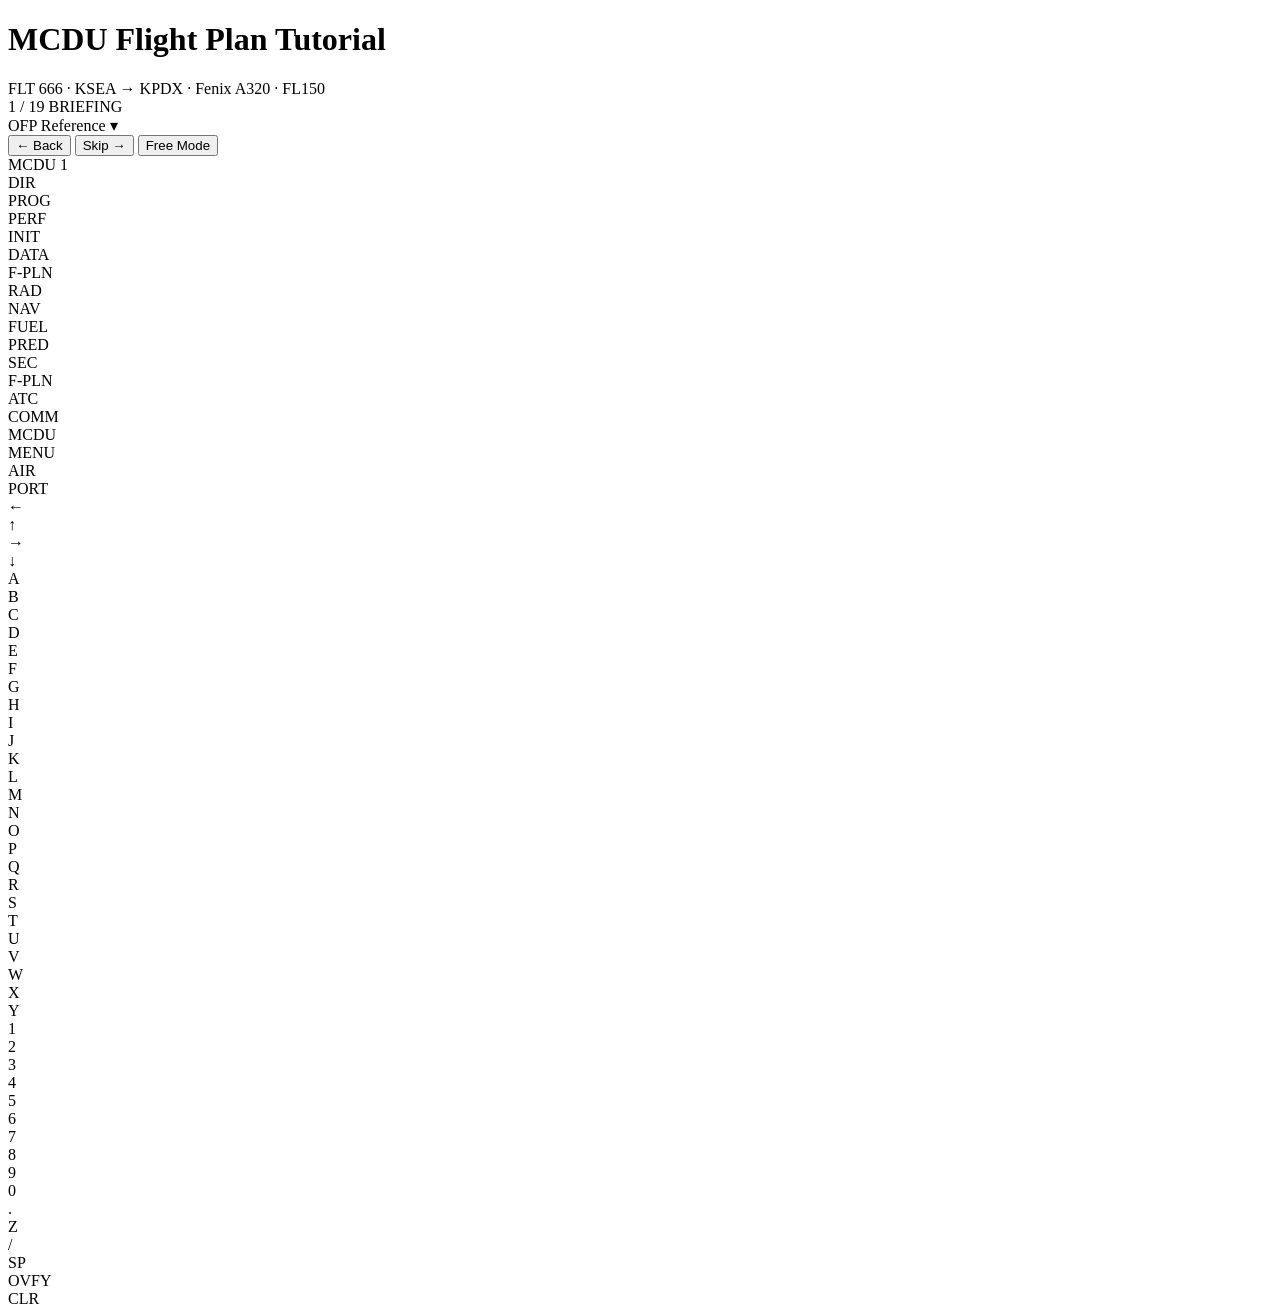
==== index.html @ 8d0ace2b "Claude init" ====
<!DOCTYPE html>
<html lang="en">
<head>
<meta charset="UTF-8">
<meta name="viewport" content="width=device-width, initial-scale=1.0">
<title>A320 MCDU Tutorial — FLT 666 KSEA→KPDX</title>
<link rel="stylesheet" href="css/mcdu.css">
</head>
<body>

<div class="app">

  <!-- ============================================================
       TUTORIAL PANEL (LEFT)
       ============================================================ -->
  <div class="tutorial-panel">
    <div class="tutorial-header">
      <h1>MCDU Flight Plan Tutorial</h1>
      <div class="flight-info">FLT 666 · KSEA → KPDX · Fenix A320 · FL150</div>
    </div>

    <div class="tutorial-progress">
      <div class="progress-bar-track">
        <div class="progress-bar-fill" id="progressFill"></div>
      </div>
      <div class="progress-text">
        <span id="stepIndicator">1 / 19</span>
        <span id="phaseName">BRIEFING</span>
      </div>
    </div>

    <!-- OFP Quick Reference -->
    <div class="ofp-ref" id="ofpRef">
      <div class="ofp-ref-toggle" onclick="document.getElementById('ofpRef').classList.toggle('open')">
        <span>OFP Reference</span>
        <span class="arrow">▾</span>
      </div>
      <div class="ofp-ref-body" id="ofpRefContent"></div>
    </div>

    <div class="tutorial-content" id="tutorialContent"></div>

    <div class="tutorial-nav">
      <button id="prevBtn" onclick="Tutorial.prevStep()">← Back</button>
      <button id="nextBtn" class="primary" onclick="Tutorial.skipStep()">Skip →</button>
      <button id="freeModeBtn" class="btn-free" onclick="Tutorial.toggleFreeMode()">Free Mode</button>
    </div>
  </div>

  <!-- ============================================================
       MCDU PANEL (RIGHT)
       ============================================================ -->
  <div class="mcdu-panel">
    <div class="mcdu-unit">
      <div class="mcdu-top-label">MCDU 1</div>

      <!-- Screen + LSKs -->
      <div class="mcdu-display">
        <!-- Left LSKs -->
        <div class="lsk-column" id="lskLeft">
          <div class="lsk-btn" data-lsk="L1" onclick="FMGC.pressLSK('L',1)"></div>
          <div class="lsk-btn" data-lsk="L2" onclick="FMGC.pressLSK('L',2)"></div>
          <div class="lsk-btn" data-lsk="L3" onclick="FMGC.pressLSK('L',3)"></div>
          <div class="lsk-btn" data-lsk="L4" onclick="FMGC.pressLSK('L',4)"></div>
          <div class="lsk-btn" data-lsk="L5" onclick="FMGC.pressLSK('L',5)"></div>
          <div class="lsk-btn" data-lsk="L6" onclick="FMGC.pressLSK('L',6)"></div>
        </div>

        <!-- Screen -->
        <div class="mcdu-screen" id="mcduScreen"></div>

        <!-- Right LSKs -->
        <div class="lsk-column" id="lskRight">
          <div class="lsk-btn" data-lsk="R1" onclick="FMGC.pressLSK('R',1)"></div>
          <div class="lsk-btn" data-lsk="R2" onclick="FMGC.pressLSK('R',2)"></div>
          <div class="lsk-btn" data-lsk="R3" onclick="FMGC.pressLSK('R',3)"></div>
          <div class="lsk-btn" data-lsk="R4" onclick="FMGC.pressLSK('R',4)"></div>
          <div class="lsk-btn" data-lsk="R5" onclick="FMGC.pressLSK('R',5)"></div>
          <div class="lsk-btn" data-lsk="R6" onclick="FMGC.pressLSK('R',6)"></div>
        </div>
      </div>

      <!-- Page Keys Row 1 -->
      <div class="mcdu-page-keys">
        <div class="pg-key" data-key="DIR" onclick="FMGC.pressPageKey('DIR')">DIR</div>
        <div class="pg-key" data-key="PROG" onclick="FMGC.pressPageKey('PROG')">PROG</div>
        <div class="pg-key" data-key="PERF" onclick="FMGC.pressPageKey('PERF')">PERF</div>
        <div class="pg-key" data-key="INIT" onclick="FMGC.pressPageKey('INIT')">INIT</div>
        <div class="pg-key" data-key="DATA" onclick="FMGC.pressPageKey('DATA')">DATA</div>
        <div style="width:52px"></div><!-- BRT placeholder -->
      </div>
      <!-- Page Keys Row 2 -->
      <div class="mcdu-page-keys">
        <div class="pg-key" data-key="F-PLN" onclick="FMGC.pressPageKey('F-PLN')">F‑PLN</div>
        <div class="pg-key" data-key="RADNAV" onclick="FMGC.pressPageKey('RADNAV')">RAD<br>NAV</div>
        <div class="pg-key" data-key="FUELPRED" onclick="FMGC.pressPageKey('FUELPRED')">FUEL<br>PRED</div>
        <div class="pg-key" data-key="SECFPLAN" onclick="FMGC.pressPageKey('SECFPLAN')">SEC<br>F‑PLN</div>
        <div class="pg-key" data-key="ATCCOMM" onclick="FMGC.pressPageKey('ATCCOMM')">ATC<br>COMM</div>
        <div class="pg-key" data-key="MCDU" onclick="FMGC.pressPageKey('MCDU')">MCDU<br>MENU</div>
      </div>

      <!-- Arrow Pad + Alpha/Num Keys -->
      <div class="mcdu-input-area">
        <!-- Arrow Pad -->
        <div class="arrow-pad">
          <div class="airport-btn" onclick="FMGC.pressPageKey('DATA')">AIR<br>PORT</div>
          <div class="arrow-grid">
            <div class="arrow-btn" data-key="ARROW-LEFT" onclick="FMGC.pressArrow('left')">←</div>
            <div class="arrow-btn" data-key="ARROW-UP" onclick="FMGC.pressArrow('up')">↑</div>
            <div class="arrow-btn" data-key="ARROW-RIGHT" onclick="FMGC.pressArrow('right')">→</div>
            <div class="arrow-btn" data-key="ARROW-DOWN" onclick="FMGC.pressArrow('down')">↓</div>
          </div>
        </div>

        <!-- Alpha + Number Keys -->
        <div class="key-grid">
          <div class="key-row">
            <div class="k" onclick="FMGC.spType('A')">A</div>
            <div class="k" onclick="FMGC.spType('B')">B</div>
            <div class="k" onclick="FMGC.spType('C')">C</div>
            <div class="k" onclick="FMGC.spType('D')">D</div>
            <div class="k" onclick="FMGC.spType('E')">E</div>
          </div>
          <div class="key-row">
            <div class="k" onclick="FMGC.spType('F')">F</div>
            <div class="k" onclick="FMGC.spType('G')">G</div>
            <div class="k" onclick="FMGC.spType('H')">H</div>
            <div class="k" onclick="FMGC.spType('I')">I</div>
            <div class="k" onclick="FMGC.spType('J')">J</div>
          </div>
          <div class="key-row">
            <div class="k" onclick="FMGC.spType('K')">K</div>
            <div class="k" onclick="FMGC.spType('L')">L</div>
            <div class="k" onclick="FMGC.spType('M')">M</div>
            <div class="k" onclick="FMGC.spType('N')">N</div>
            <div class="k" onclick="FMGC.spType('O')">O</div>
          </div>
          <div class="key-row">
            <div class="k" onclick="FMGC.spType('P')">P</div>
            <div class="k" onclick="FMGC.spType('Q')">Q</div>
            <div class="k" onclick="FMGC.spType('R')">R</div>
            <div class="k" onclick="FMGC.spType('S')">S</div>
            <div class="k" onclick="FMGC.spType('T')">T</div>
          </div>
          <div class="key-row">
            <div class="k" onclick="FMGC.spType('U')">U</div>
            <div class="k" onclick="FMGC.spType('V')">V</div>
            <div class="k" onclick="FMGC.spType('W')">W</div>
            <div class="k" onclick="FMGC.spType('X')">X</div>
            <div class="k" onclick="FMGC.spType('Y')">Y</div>
          </div>
          <!-- Number row 1 -->
          <div class="key-row">
            <div class="k" onclick="FMGC.spType('1')">1</div>
            <div class="k" onclick="FMGC.spType('2')">2</div>
            <div class="k" onclick="FMGC.spType('3')">3</div>
            <div class="k" onclick="FMGC.spType('4')">4</div>
            <div class="k" onclick="FMGC.spType('5')">5</div>
          </div>
          <div class="key-row">
            <div class="k" onclick="FMGC.spType('6')">6</div>
            <div class="k" onclick="FMGC.spType('7')">7</div>
            <div class="k" onclick="FMGC.spType('8')">8</div>
            <div class="k" onclick="FMGC.spType('9')">9</div>
            <div class="k" onclick="FMGC.spType('0')">0</div>
          </div>
          <!-- Bottom row -->
          <div class="key-row">
            <div class="k" onclick="FMGC.spType('.')">.</div>
            <div class="k" onclick="FMGC.spType('/')">Z</div>
            <div class="k" onclick="FMGC.spType('/')">/</div>
            <div class="k wide" onclick="FMGC.spType(' ')">SP</div>
            <div class="k ovfy-key" data-key="OVFY" onclick="handleOvfy()">OVFY</div>
            <div class="k amber wide" data-key="CLR" onclick="handleClear()">CLR</div>
          </div>
        </div>
      </div>
    </div>
  </div>

</div>

<!-- Scripts -->
<script src="js/fmgc.js"></script>
<script src="js/tutorial.js"></script>
<script>
// ============================================================
// SCREEN RENDERER — Translates FMGC state to screen display
// ============================================================
const Renderer = {
  render() {
    const page = FMGC.nav.currentPage;
    const screen = document.getElementById('mcduScreen');
    if (!screen) return;

    let html = '';
    const renderFn = this['page_' + page.replace(/-/g, '_')];
    if (renderFn) {
      html = renderFn.call(this);
    } else {
      html = this.page_placeholder(page);
    }

    // Scratchpad
    html += this.renderScratchpad();
    screen.innerHTML = html;
  },

  // ---- Helpers ----
  title(text, arrows = '') {
    const arrowHtml = arrows ? `<span class="page-arrows">${arrows}</span>` : '';
    return `<div class="screen-title c-white">${text}${arrowHtml}</div>`;
  },

  line(labelL, labelR, dataL, dataR, opts = {}) {
    const lc = opts.labelColorL || 'c-white';
    const rc = opts.labelColorR || 'c-white';
    const dlc = opts.dataColorL || 'c-green';
    const drc = opts.dataColorR || 'c-green';
    const dls = opts.dataSizeL || '';
    const drs = opts.dataSizeR || '';
    return `
      <div class="screen-line-pair">
        <div class="s-label"><span class="${lc}">${labelL || ''}</span><span class="${rc}">${labelR || ''}</span></div>
        <div class="s-data"><span class="${dlc} ${dls}">${dataL || ''}</span><span class="${drc} ${drs}">${dataR || ''}</span></div>
      </div>`;
  },

  bracket(len = 5) {
    return `<span class="s-bracket">${'□'.repeat(len)}</span>`;
  },

  renderScratchpad() {
    const sp = FMGC.spGetDisplay();
    if (sp.message) {
      return `<div class="scratchpad"><div class="scratchpad-text sp-message c-${sp.color}">${sp.text}</div></div>`;
    }
    const cursor = sp.cursor && !sp.text ? '<span class="sp-cursor"></span>' : '';
    return `<div class="scratchpad"><div class="scratchpad-text c-white">${sp.text}${cursor}</div></div>`;
  },

  // ============================================================
  // PAGE RENDERERS
  // ============================================================
  page_init_a() {
    const d = FMGC.data;
    const fromTo = d.fromTo || this.bracket(4) + '/' + this.bracket(4);
    const fromToC = d.fromTo ? 'c-cyan' : 'c-amber';
    const flt = d.fltNbr || '';
    const fltC = d.fltNbr ? 'c-green' : 'c-amber';
    const ci = d.costIndex || '';
    const ciC = d.costIndex ? 'c-cyan' : 'c-amber';
    const crz = d.crzFL || '-----';
    const crzC = d.crzFL ? 'c-cyan' : 'c-amber';
    const arrows = d.fromTo ? '←→' : '';

    return this.title('INIT', arrows) +
      this.line('CO RTE', 'FROM/TO',
        d.coRte || '', fromTo,
        { dataColorL: 'c-amber', dataColorR: fromToC }) +
      this.line('ALTN/CO RTE', 'INIT',
        '----/----------', d.fromTo ? 'REQUEST*' : '',
        { dataColorL: 'c-dim', dataColorR: 'c-amber' }) +
      this.line('FLT NBR', '',
        flt, '',
        { dataColorL: fltC }) +
      this.line('', 'WIND/TEMP>',
        '', '',
        { dataColorR: 'c-amber' }) +
      this.line('COST INDEX', 'CRZ FL/TEMP',
        ci, crz + '/---°',
        { dataColorL: ciC, dataColorR: crzC }) +
      this.line('TROPO', 'GND TEMP',
        d.tropo || '36090', '---°',
        { dataColorL: 'c-cyan', dataColorR: 'c-dim' });
  },

  page_init_b() {
    const d = FMGC.data;
    const c = FMGC.computed;
    const zfw = d.zfw ? `${d.zfw}/${d.zfwcg}` : this.bracket(4) + '/' + this.bracket(4);
    const zfwC = d.zfw ? 'c-cyan' : 'c-amber';
    const block = d.blockFuel || this.bracket(4);
    const blockC = d.blockFuel ? 'c-cyan' : 'c-amber';
    const hasFuel = d.zfw && d.blockFuel;

    return this.title('INIT FUEL PRED', '←→') +
      this.line('TAXI', 'ZFW/ZFWCG',
        d.taxiFuel || '0.2', zfw,
        { dataColorL: 'c-cyan', dataColorR: zfwC }) +
      this.line('TRIP/TIME', 'BLOCK',
        hasFuel ? `${FMGC.ofp.tripFuel}/${FMGC.ofp.tripTime}` : '---/----', block,
        { dataColorL: 'c-green', dataColorR: blockC }) +
      this.line('RTE RSV/%', 'TOW/LW',
        hasFuel ? `${FMGC.ofp.rteRsv}/${FMGC.ofp.rteRsvPct}` : '---/---',
        hasFuel ? `${c.tow.toFixed(1)}/${c.lw.toFixed(1)}` : '---/---',
        { dataColorL: 'c-cyan', dataColorR: 'c-green' }) +
      this.line('ALTN/TIME', 'TRIP WIND',
        hasFuel ? `${FMGC.ofp.altnFuel}/${FMGC.ofp.altnTime}` : '---/----', d.tripWind || 'HD000',
        { dataColorL: 'c-green', dataColorR: 'c-dim' }) +
      this.line('FINAL/TIME', 'EXTRA/TIME',
        hasFuel ? `${FMGC.ofp.finalFuel}/${FMGC.ofp.finalTime}` : '---/----', hasFuel ? '0.0/0000' : '---/----',
        { dataColorL: 'c-cyan', dataColorR: 'c-dim' }) +
      this.line('MIN DEST FOB', '',
        hasFuel ? FMGC.ofp.minDestFob : '---', '',
        { dataColorL: 'c-cyan' });
  },

  page_fplan() {
    const d = FMGC.data;
    if (!d.depRwy) {
      // Empty fplan
      return this.title(`${d.fromTo ? d.fromTo.split('/')[0] : 'KSEA'}          ${d.fromTo ? d.fromTo.split('/')[1] : 'KPDX'}`) +
        this.line('', '', d.fromTo ? d.fromTo.split('/')[0] : 'KSEA', '', { dataColorL: 'c-green' }) +
        this.line('PPOS', '', '------', '', { dataColorL: 'c-green' }) +
        this.line('', '', '', '') +
        this.line('', '', '', '') +
        this.line('', '', '', '') +
        this.line('DEST', 'DIST  TIME',
          d.fromTo ? d.fromTo.split('/')[1] : 'KPDX',
          d.fplanBuilt ? `${FMGC.ofp.gndDist}  ${FMGC.ofp.tripTime}` : '---  ----',
          { dataColorL: 'c-green', dataColorR: 'c-green' });
    }

    // Route populated
    const wpts = d.fplanBuilt ? d.routeWaypoints : d.routeWaypoints.length > 0 ? d.routeWaypoints : [];
    const depLabel = d.depSid ? d.depSid : '';
    const lines = [];

    // Line 1: Departure
    lines.push(this.line(
      `${d.fromTo ? d.fromTo.split('/')[0] : 'KSEA'}  ${d.depRwy}`, '',
      `RWY${d.depRwy}`, `---°`,
      { dataColorL: 'c-green', dataColorR: 'c-white', dataSizeR: 'small' }
    ));

    // Waypoints (show up to 4)
    const showWpts = wpts.slice(FMGC.nav.fplanScroll, FMGC.nav.fplanScroll + 4);
    const starIdx = FMGC.ofp.route.length; // index where STAR waypoints start

    for (let i = 0; i < 4; i++) {
      const wpt = showWpts[i];
      if (wpt) {
        const isStarWpt = d.arrStar && FMGC.ofp.starWaypoints.includes(wpt);
        const prefix = (i === 0 && isStarWpt && !FMGC.ofp.starWaypoints.includes(showWpts[Math.max(0,i-1)])) ? d.arrStar : '';
        lines.push(this.line(
          prefix, '',
          wpt, '150/M.54',
          { labelColorL: 'c-white', dataColorL: 'c-green', dataColorR: 'c-cyan', dataSizeR: 'small' }
        ));
      } else {
        lines.push(this.line('', '', '', ''));
      }
    }

    // Destination
    lines.push(this.line(
      'DEST', 'DIST  TIME',
      `${d.fromTo ? d.fromTo.split('/')[1] : 'KPDX'}  ${d.arrRwy || ''}`,
      d.fplanBuilt ? `${FMGC.ofp.gndDist}  ${FMGC.ofp.tripTime}` : '---  ----',
      { dataColorL: 'c-green', dataColorR: 'c-green' }
    ));

    return this.title(`${d.fromTo ? d.fromTo.split('/')[0] : 'KSEA'}          ${d.fromTo ? d.fromTo.split('/')[1] : 'KPDX'}`) + lines.join('');
  },

  page_fplan_dep() {
    return this.title('KSEA DEPARTURE RWY') +
      this.line('', '', '34L', '9426 FT', { dataColorL: 'c-cyan', dataColorR: 'c-white', dataSizeR: 'small' }) +
      this.line('', '', '34C', '9426 FT', { dataColorL: 'c-cyan', dataColorR: 'c-white', dataSizeR: 'small' }) +
      this.line('', '', '34R', '11901 FT', { dataColorL: 'c-cyan', dataColorR: 'c-white', dataSizeR: 'small' }) +
      this.line('', '', '16L', '11901 FT', { dataColorL: 'c-cyan', dataColorR: 'c-white', dataSizeR: 'small' }) +
      this.line('', '', '16C', '9426 FT', { dataColorL: 'c-cyan', dataColorR: 'c-white', dataSizeR: 'small' }) +
      this.line('', '', '16R', '8500 FT', { dataColorL: 'c-cyan', dataColorR: 'c-white', dataSizeR: 'small' });
  },

  page_fplan_dep_sid() {
    return this.title(`KSEA  RWY${FMGC.data.depRwy}  SID`) +
      this.line('', '', 'NO SID', '', { dataColorL: 'c-cyan' }) +
      this.line('', '', 'OZWLD1', '', { dataColorL: 'c-cyan' }) +
      this.line('', '', 'ELMAA5', '', { dataColorL: 'c-cyan' }) +
      this.line('', '', 'BANGR9', '', { dataColorL: 'c-cyan' }) +
      this.line('', '', '', '') +
      this.line('RETURN', '', '←', '', { dataColorL: 'c-amber' });
  },

  page_fplan_arr() {
    return this.title('KPDX ARRIVAL STAR') +
      this.line('', '', 'KRATR2', '', { dataColorL: 'c-cyan' }) +
      this.line('', '', 'HAWKZ8', '', { dataColorL: 'c-cyan' }) +
      this.line('', '', 'NO STAR', '', { dataColorL: 'c-cyan' }) +
      this.line('', '', '', '') +
      this.line('', '', '', '') +
      this.line('RETURN', '', '←', '', { dataColorL: 'c-amber' });
  },

  page_fplan_arr_rwy() {
    return this.title(`KPDX  ${FMGC.data.arrStar || ''}  RWY`) +
      this.line('', '', '28L', '11000 FT ILS', { dataColorL: 'c-cyan', dataColorR: 'c-white', dataSizeR: 'small' }) +
      this.line('', '', '28R', '9290 FT ILS', { dataColorL: 'c-cyan', dataColorR: 'c-white', dataSizeR: 'small' }) +
      this.line('', '', '10L', '8535 FT ILS', { dataColorL: 'c-cyan', dataColorR: 'c-white', dataSizeR: 'small' }) +
      this.line('', '', '10R', '11000 FT ILS', { dataColorL: 'c-cyan', dataColorR: 'c-white', dataSizeR: 'small' }) +
      this.line('', '', '', '') +
      this.line('RETURN', '', '←', '', { dataColorL: 'c-amber' });
  },

  page_perf_takeoff() {
    const d = FMGC.data;
    const v1 = d.v1 || this.bracket(3);
    const vr = d.vr || this.bracket(3);
    const v2 = d.v2 || this.bracket(3);
    const flex = d.flexTemp ? d.flexTemp + '°' : this.bracket(2) + '°';
    const v1c = d.v1 ? 'c-cyan' : 'c-amber';
    const vrc = d.vr ? 'c-cyan' : 'c-amber';
    const v2c = d.v2 ? 'c-cyan' : 'c-amber';
    const fc = d.flexTemp ? 'c-cyan' : 'c-amber';
    const flaps = d.flaps ? `${d.flaps}/${d.ths || '----'}` : '---/----';
    const flapRetr = d.v1 ? `F=${FMGC.ofp.flapRetr}` : '---';
    const sltRetr = d.vr ? `O=${FMGC.ofp.sltRetr}` : '---';
    const clean = d.v2 ? `S=${FMGC.ofp.cleanSpd}` : '---';

    return this.title('TAKE OFF') +
      this.line('V1    FLP RETR', `RWY ${d.depRwy || '---'}`,
        `${v1}   ${flapRetr}`, '',
        { dataColorL: v1c }) +
      this.line('VR    SLT RETR', 'TRANS ALT',
        `${vr}   ${sltRetr}`, d.transAlt || '18000',
        { dataColorL: vrc, dataColorR: 'c-cyan' }) +
      this.line('V2    CLEAN', 'THR RED/ACC',
        `${v2}   ${clean}`, d.thrRedAcc || '----/----',
        { dataColorL: v2c, dataColorR: 'c-cyan' }) +
      this.line('TO SHIFT', 'ENG OUT ACC',
        d.toShift || '----M', d.engOutAcc || '----',
        { dataColorL: 'c-dim', dataColorR: 'c-cyan' }) +
      this.line('FLAPS/THS', 'FLEX TO TEMP',
        flaps, flex,
        { dataColorL: 'c-cyan', dataColorR: fc }) +
      this.line('', 'NEXT',
        '', 'PHASE>',
        { dataColorR: 'c-amber' });
  },

  page_radnav() {
    const d = FMGC.data;
    return this.title('RADIO NAV') +
      this.line('VOR1/FREQ', 'CRS',
        d.vor1Freq || this.bracket(6), d.vor1Crs || '---',
        { dataColorL: d.vor1Freq ? 'c-cyan' : 'c-amber', dataColorR: 'c-dim' }) +
      this.line('', '',
        '', '') +
      this.line('ILS/FREQ', 'CRS',
        d.ilsFreq || this.bracket(6), d.ilsCrs || '---',
        { dataColorL: d.ilsFreq ? 'c-cyan' : 'c-amber', dataColorR: d.ilsCrs ? 'c-cyan' : 'c-dim' }) +
      this.line('', '', '', '') +
      this.line('VOR2/FREQ', 'CRS',
        this.bracket(6), '---',
        { dataColorL: 'c-amber', dataColorR: 'c-dim' }) +
      this.line('ADF1/FREQ', 'ADF2/FREQ',
        this.bracket(6), this.bracket(6),
        { dataColorL: 'c-amber', dataColorR: 'c-amber' });
  },

  page_placeholder(page) {
    const name = page.toUpperCase().replace(/-/g, ' ');
    return this.title(name) +
      this.line('', '', '', '') +
      this.line('', '', '', '') +
      this.line('', 'PAGE NOT', '', '') +
      this.line('', 'IMPLEMENTED', '', '') +
      this.line('', '', '', '') +
      this.line('', '', '', '');
  },
};

// ============================================================
// KEYBOARD INPUT
// ============================================================
let clearTimer = null;
let clearPressTime = 0;

function handleClear() {
  FMGC.spClear();
  Renderer.render();
}

function handleOvfy() {
  // Placeholder
}

document.addEventListener('keydown', (e) => {
  const key = e.key;
  if (key === 'Backspace') {
    e.preventDefault();
    FMGC.spClear();
    Renderer.render();
  } else if (key === 'Delete') {
    e.preventDefault();
    FMGC.spClearAll();
    Renderer.render();
  } else if (key === 'Escape') {
    FMGC.spClearAll();
    Renderer.render();
  } else if (key.length === 1 && /[A-Za-z0-9\/. ]/.test(key)) {
    FMGC.spType(key.toUpperCase());
    Renderer.render();
  }
});

// ============================================================
// WIRE UP FMGC EVENTS → RENDER
// ============================================================
FMGC.on('pageChange', () => Renderer.render());
FMGC.on('dataChange', () => Renderer.render());
FMGC.on('scratchpadChange', () => Renderer.render());
FMGC.on('reset', () => Renderer.render());

// ============================================================
// INIT
// ============================================================
Tutorial.init();
Renderer.render();
</script>

</body>
</html>
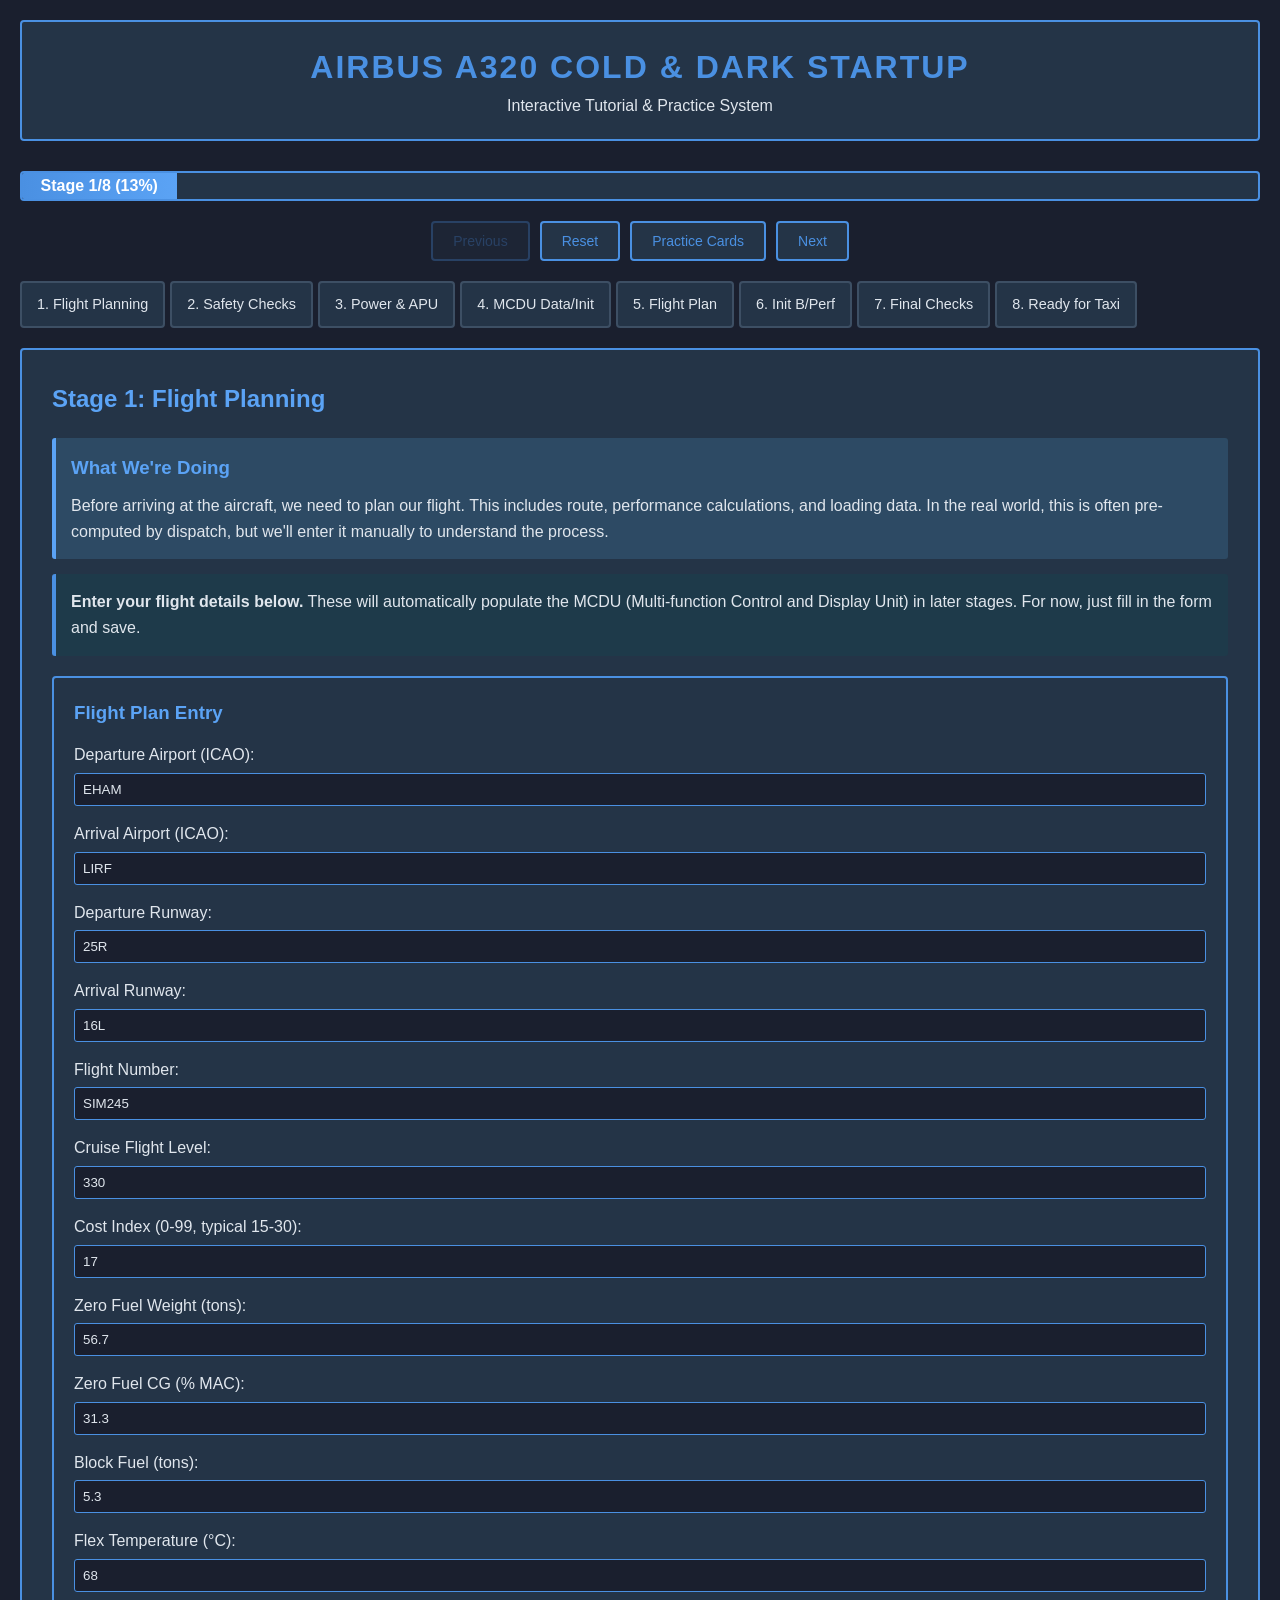
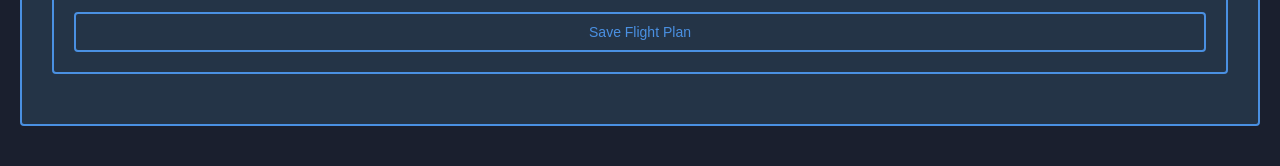
==== commit 08247423: "Rename a320-startup-enhanced.html to index.html" ====
--- a/index.html
+++ b/index.html
@@ -1,525 +1,674 @@
 <!DOCTYPE html>
 <html lang="en">
 <head>
-<meta charset="UTF-8">
-<meta name="viewport" content="width=device-width, initial-scale=1.0">
-<title>A320 MCDU Tutorial — FLT 666 KSEA→KPDX</title>
-<link rel="stylesheet" href="css/mcdu.css">
+    <meta charset="UTF-8">
+    <meta name="viewport" content="width=device-width, initial-scale=1.0">
+    <title>A320 Cold & Dark Startup Tutorial</title>
+    <style>
+        * {
+            margin: 0;
+            padding: 0;
+            box-sizing: border-box;
+        }
+
+        body {
+            font-family: -apple-system, BlinkMacSystemFont, 'Segoe UI', Arial, sans-serif;
+            background: #1a1f2e;
+            color: #e0e6ed;
+            padding: 20px;
+            line-height: 1.6;
+        }
+
+        .container {
+            max-width: 1400px;
+            margin: 0 auto;
+        }
+
+        header {
+            text-align: center;
+            padding: 20px;
+            background: #243447;
+            border: 2px solid #4a90e2;
+            margin-bottom: 30px;
+            border-radius: 4px;
+        }
+
+        h1 {
+            font-size: 2em;
+            text-transform: uppercase;
+            letter-spacing: 2px;
+            color: #4a90e2;
+        }
+
+        .progress-bar {
+            width: 100%;
+            height: 30px;
+            background: #243447;
+            border: 2px solid #4a90e2;
+            border-radius: 4px;
+            margin: 20px 0;
+            position: relative;
+            overflow: hidden;
+        }
+
+        .progress-fill {
+            height: 100%;
+            background: linear-gradient(90deg, #4a90e2, #5ba3f5);
+            transition: width 0.3s;
+            display: flex;
+            align-items: center;
+            justify-content: center;
+            color: #fff;
+            font-weight: bold;
+        }
+
+        .nav-buttons {
+            display: flex;
+            gap: 10px;
+            justify-content: center;
+            margin: 20px 0;
+        }
+
+        button {
+            background: #243447;
+            color: #4a90e2;
+            border: 2px solid #4a90e2;
+            padding: 10px 20px;
+            cursor: pointer;
+            font-family: -apple-system, BlinkMacSystemFont, 'Segoe UI', Arial, sans-serif;
+            font-size: 14px;
+            transition: all 0.3s;
+            border-radius: 4px;
+        }
+
+        button:hover {
+            background: #4a90e2;
+            color: #fff;
+        }
+
+        button:disabled {
+            opacity: 0.3;
+            cursor: not-allowed;
+        }
+
+        .stage {
+            display: none;
+            background: #243447;
+            border: 2px solid #4a90e2;
+            border-radius: 4px;
+            padding: 30px;
+            margin: 20px 0;
+        }
+
+        .stage.active {
+            display: block;
+        }
+
+        .stage h2 {
+            color: #5ba3f5;
+            margin-bottom: 20px;
+            font-size: 1.5em;
+        }
+
+        .instruction-box {
+            background: #2d4a64;
+            border-left: 4px solid #5ba3f5;
+            padding: 15px;
+            margin: 15px 0;
+            border-radius: 3px;
+        }
+
+        .instruction-box h3 {
+            color: #5ba3f5;
+            margin-bottom: 10px;
+        }
+
+        .step-counter {
+            display: inline-block;
+            background: #4a90e2;
+            color: #fff;
+            padding: 5px 10px;
+            border-radius: 3px;
+            margin-right: 10px;
+            font-weight: bold;
+        }
+
+        .overhead-panel {
+            display: grid;
+            grid-template-columns: repeat(4, 1fr);
+            gap: 15px;
+            margin: 20px 0;
+        }
+
+        .panel-button {
+            background: #2d3744;
+            border: 2px solid #3d4f64;
+            padding: 15px;
+            text-align: center;
+            cursor: pointer;
+            position: relative;
+            transition: all 0.3s;
+            border-radius: 4px;
+        }
+
+        .panel-button.active {
+            border-color: #4a90e2;
+            background: #334a64;
+        }
+
+        .panel-button.correct {
+            border-color: #7ec699;
+            background: #2d4a3a;
+        }
+
+        .panel-button.warning {
+            border-color: #f5a623;
+        }
+
+        .panel-button.error {
+            border-color: #d0021b;
+            animation: shake 0.5s;
+        }
+
+        .panel-button.disabled {
+            opacity: 0.4;
+            cursor: not-allowed;
+        }
+
+        @keyframes shake {
+            0%, 100% { transform: translateX(0); }
+            25% { transform: translateX(-10px); }
+            75% { transform: translateX(10px); }
+        }
+
+        .light {
+            width: 20px;
+            height: 20px;
+            border-radius: 50%;
+            background: #1a1f2e;
+            margin: 10px auto;
+            border: 2px solid #3d4f64;
+            transition: all 0.3s;
+        }
+
+        .light.on {
+            background: #4a90e2;
+            box-shadow: 0 0 10px #4a90e2;
+            border-color: #4a90e2;
+        }
+
+        .light.amber {
+            background: #f5a623;
+            box-shadow: 0 0 10px #f5a623;
+            border-color: #f5a623;
+        }
+
+        .light.white {
+            background: #ffffff;
+            box-shadow: 0 0 10px #ffffff;
+            border-color: #ffffff;
+        }
+
+        .light.green {
+            background: #7ec699;
+            box-shadow: 0 0 10px #7ec699;
+            border-color: #7ec699;
+        }
+
+        .info-box {
+            background: #1e3a4a;
+            border-left: 4px solid #4a90e2;
+            padding: 15px;
+            margin: 15px 0;
+            border-radius: 3px;
+        }
+
+        .warning-box {
+            background: #4a3a1e;
+            border-left: 4px solid #f5a623;
+            padding: 15px;
+            margin: 15px 0;
+            color: #f5d88a;
+            border-radius: 3px;
+        }
+
+        .error-box {
+            background: #4a1e1e;
+            border-left: 4px solid #d0021b;
+            padding: 15px;
+            margin: 15px 0;
+            color: #f5a3a3;
+            border-radius: 3px;
+            display: none;
+        }
+
+        .success-box {
+            background: #1e4a2e;
+            border-left: 4px solid #7ec699;
+            padding: 15px;
+            margin: 15px 0;
+            color: #a3f5c3;
+            border-radius: 3px;
+            display: none;
+        }
+
+        .next-step {
+            background: #2d4a64;
+            padding: 15px;
+            margin: 15px 0;
+            border-radius: 4px;
+            border: 2px dashed #4a90e2;
+        }
+
+        .flashcard-container {
+            perspective: 1000px;
+            margin: 20px 0;
+        }
+
+        .flashcard {
+            background: #243447;
+            border: 2px solid #4a90e2;
+            border-radius: 8px;
+            padding: 40px;
+            min-height: 200px;
+            display: flex;
+            align-items: center;
+            justify-content: center;
+            text-align: center;
+            cursor: pointer;
+            transition: transform 0.6s;
+            transform-style: preserve-3d;
+            position: relative;
+        }
+
+        .flashcard.flipped {
+            transform: rotateY(180deg);
+        }
+
+        .flashcard-front, .flashcard-back {
+            position: absolute;
+            width: 100%;
+            height: 100%;
+            backface-visibility: hidden;
+            display: flex;
+            align-items: center;
+            justify-content: center;
+            padding: 20px;
+        }
+
+        .flashcard-back {
+            transform: rotateY(180deg);
+        }
+
+        .flashcard-controls {
+            display: flex;
+            gap: 10px;
+            justify-content: center;
+            margin-top: 15px;
+        }
+
+        .mcdu-container {
+            background: #2d3744;
+            border: 3px solid #3d4f64;
+            padding: 20px;
+            margin: 20px 0;
+            border-radius: 4px;
+        }
+
+        .mcdu-screen {
+            background: #0a0e14;
+            border: 2px solid #1a1f2e;
+            padding: 20px;
+            font-family: 'Courier New', monospace;
+            min-height: 300px;
+            margin-bottom: 20px;
+            border-radius: 3px;
+        }
+
+        .mcdu-line {
+            display: flex;
+            justify-content: space-between;
+            padding: 5px 0;
+            border-bottom: 1px solid #1a1f2e;
+        }
+
+        .mcdu-title {
+            color: #5ba3f5;
+            font-weight: bold;
+            text-align: center;
+            margin-bottom: 15px;
+            font-size: 1.2em;
+        }
+
+        .mcdu-label {
+            color: #7ec699;
+            font-size: 0.9em;
+        }
+
+        .mcdu-value {
+            color: #f5a623;
+        }
+
+        .mcdu-input {
+            background: #243447;
+            border: 1px solid #4a90e2;
+            color: #e0e6ed;
+            padding: 5px;
+            font-family: 'Courier New', monospace;
+            width: 150px;
+            border-radius: 3px;
+        }
+
+        .mcdu-scratchpad {
+            background: #1a1f2e;
+            border: 2px solid #4a90e2;
+            padding: 10px;
+            margin-top: 10px;
+            font-family: 'Courier New', monospace;
+            color: #f5a623;
+            min-height: 30px;
+        }
+
+        .mcdu-lsk {
+            display: grid;
+            grid-template-columns: 1fr 1fr;
+            gap: 10px;
+            margin-top: 10px;
+        }
+
+        .lsk-button {
+            background: #2d3744;
+            border: 2px solid #4a90e2;
+            padding: 10px;
+            text-align: center;
+            cursor: pointer;
+            border-radius: 3px;
+            font-size: 0.9em;
+        }
+
+        .lsk-button:hover {
+            background: #3d4f64;
+        }
+
+        .stage-tabs {
+            display: flex;
+            gap: 5px;
+            margin-bottom: 20px;
+            flex-wrap: wrap;
+        }
+
+        .stage-tab {
+            background: #243447;
+            border: 2px solid #3d4f64;
+            padding: 10px 15px;
+            cursor: pointer;
+            font-size: 0.9em;
+            border-radius: 4px;
+            transition: all 0.3s;
+        }
+
+        .stage-tab.completed {
+            border-color: #7ec699;
+        }
+
+        .stage-tab.active {
+            background: #4a90e2;
+            color: #fff;
+            border-color: #4a90e2;
+        }
+
+        @media (max-width: 768px) {
+            .overhead-panel {
+                grid-template-columns: repeat(2, 1fr);
+            }
+        }
+    </style>
 </head>
 <body>
-
-<div class="app">
-
-  <!-- ============================================================
-       TUTORIAL PANEL (LEFT)
-       ============================================================ -->
-  <div class="tutorial-panel">
-    <div class="tutorial-header">
-      <h1>MCDU Flight Plan Tutorial</h1>
-      <div class="flight-info">FLT 666 · KSEA → KPDX · Fenix A320 · FL150</div>
+    <div class="container">
+        <header>
+            <h1>Airbus A320 Cold & Dark Startup</h1>
+            <p>Interactive Tutorial & Practice System</p>
+        </header>
+
+        <div class="progress-bar">
+            <div class="progress-fill" id="progressBar">0%</div>
+        </div>
+
+        <div class="nav-buttons">
+            <button id="prevBtn" onclick="changeStage(-1)">Previous</button>
+            <button id="resetBtn" onclick="resetTutorial()">Reset</button>
+            <button onclick="showFlashcards()">Practice Cards</button>
+            <button id="nextBtn" onclick="changeStage(1)">Next</button>
+        </div>
+
+        <div class="stage-tabs" id="stageTabs"></div>
+
+        <!-- STAGE 1: FLIGHT PLANNING -->
+        <div class="stage active" id="stage1">
+            <h2>Stage 1: Flight Planning</h2>
+            
+            <div class="instruction-box">
+                <h3>What We're Doing</h3>
+                <p>Before arriving at the aircraft, we need to plan our flight. This includes route, performance calculations, and loading data. In the real world, this is often pre-computed by dispatch, but we'll enter it manually to understand the process.</p>
+            </div>
+
+            <div class="info-box">
+                <strong>Enter your flight details below.</strong> These will automatically populate the MCDU (Multi-function Control and Display Unit) in later stages. For now, just fill in the form and save.
+            </div>
+
+            <div style="background: #243447; border: 2px solid #4a90e2; padding: 20px; margin: 20px 0; border-radius: 4px;">
+                <h3 style="color: #5ba3f5; margin-bottom: 15px;">Flight Plan Entry</h3>
+                
+                <label style="display: block; margin-top: 10px;">Departure Airport (ICAO):</label>
+                <input type="text" id="departure" placeholder="EHAM" maxlength="4" value="EHAM" style="background: #1a1f2e; border: 1px solid #4a90e2; color: #e0e6ed; padding: 8px; margin: 5px 0; width: 100%; border-radius: 3px;">
+                
+                <label style="display: block; margin-top: 10px;">Arrival Airport (ICAO):</label>
+                <input type="text" id="arrival" placeholder="LIRF" maxlength="4" value="LIRF" style="background: #1a1f2e; border: 1px solid #4a90e2; color: #e0e6ed; padding: 8px; margin: 5px 0; width: 100%; border-radius: 3px;">
+                
+                <label style="display: block; margin-top: 10px;">Departure Runway:</label>
+                <input type="text" id="depRunway" placeholder="25R" value="25R" style="background: #1a1f2e; border: 1px solid #4a90e2; color: #e0e6ed; padding: 8px; margin: 5px 0; width: 100%; border-radius: 3px;">
+                
+                <label style="display: block; margin-top: 10px;">Arrival Runway:</label>
+                <input type="text" id="arrRunway" placeholder="16L" value="16L" style="background: #1a1f2e; border: 1px solid #4a90e2; color: #e0e6ed; padding: 8px; margin: 5px 0; width: 100%; border-radius: 3px;">
+                
+                <label style="display: block; margin-top: 10px;">Flight Number:</label>
+                <input type="text" id="flightNumber" placeholder="SIM245" value="SIM245" style="background: #1a1f2e; border: 1px solid #4a90e2; color: #e0e6ed; padding: 8px; margin: 5px 0; width: 100%; border-radius: 3px;">
+                
+                <label style="display: block; margin-top: 10px;">Cruise Flight Level:</label>
+                <input type="number" id="cruiseFL" placeholder="330" value="330" style="background: #1a1f2e; border: 1px solid #4a90e2; color: #e0e6ed; padding: 8px; margin: 5px 0; width: 100%; border-radius: 3px;">
+                
+                <label style="display: block; margin-top: 10px;">Cost Index (0-99, typical 15-30):</label>
+                <input type="number" id="costIndex" placeholder="17" value="17" style="background: #1a1f2e; border: 1px solid #4a90e2; color: #e0e6ed; padding: 8px; margin: 5px 0; width: 100%; border-radius: 3px;">
+                
+                <label style="display: block; margin-top: 10px;">Zero Fuel Weight (tons):</label>
+                <input type="number" id="zfw" step="0.1" placeholder="56.7" value="56.7" style="background: #1a1f2e; border: 1px solid #4a90e2; color: #e0e6ed; padding: 8px; margin: 5px 0; width: 100%; border-radius: 3px;">
+                
+                <label style="display: block; margin-top: 10px;">Zero Fuel CG (% MAC):</label>
+                <input type="number" id="zfcg" step="0.1" placeholder="31.3" value="31.3" style="background: #1a1f2e; border: 1px solid #4a90e2; color: #e0e6ed; padding: 8px; margin: 5px 0; width: 100%; border-radius: 3px;">
+                
+                <label style="display: block; margin-top: 10px;">Block Fuel (tons):</label>
+                <input type="number" id="blockFuel" step="0.1" placeholder="5.3" value="5.3" style="background: #1a1f2e; border: 1px solid #4a90e2; color: #e0e6ed; padding: 8px; margin: 5px 0; width: 100%; border-radius: 3px;">
+                
+                <label style="display: block; margin-top: 10px;">Flex Temperature (°C):</label>
+                <input type="number" id="flexTemp" placeholder="68" value="68" style="background: #1a1f2e; border: 1px solid #4a90e2; color: #e0e6ed; padding: 8px; margin: 5px 0; width: 100%; border-radius: 3px;">
+                
+                <button onclick="saveFlightPlan()" style="margin-top: 15px; width: 100%;">Save Flight Plan</button>
+            </div>
+
+            <div class="success-box" id="flightPlanSaved">
+                <strong>Flight Plan Saved Successfully!</strong>
+                <div id="summaryText" style="margin-top: 10px;"></div>
+            </div>
+
+            <div class="next-step" id="stage1Next" style="display: none;">
+                <strong>Next Step:</strong> Click "Next" to proceed to the overhead panel safety checks.
+            </div>
+        </div>
+
+        <!-- STAGE 2: SAFETY CHECKS -->
+        <div class="stage" id="stage2">
+            <h2>Stage 2: Safety Checks Before Applying Power</h2>
+            
+            <div class="instruction-box">
+                <h3>Why We Do This</h3>
+                <p>Before we turn on electrical power, we must verify the aircraft is in a safe state. If certain switches are in the wrong position, applying power could cause equipment to start moving or activate unexpectedly, which could damage the aircraft or injure ground crew.</p>
+            </div>
+
+            <div class="instruction-box">
+                <h3><span class="step-counter">Step 1</span>Check Battery Voltage</h3>
+                <p>Click on BATTERY 1 and BATTERY 2 below. The voltage should read above 25.5V on both. This ensures we have enough battery power to start systems.</p>
+            </div>
+
+            <div class="error-box" id="batteryError">Wrong action! Check battery voltage first by clicking the battery panels.</div>
+            <div class="success-box" id="batterySuccess">Good! Both batteries show adequate voltage (>25.5V).</div>
+
+            <h3>Overhead Panel - Click to Check</h3>
+            <div class="overhead-panel">
+                <div class="panel-button" id="bat1Check" onclick="checkBattery(1)">
+                    <div>BATTERY 1</div>
+                    <div class="light" id="bat1Light"></div>
+                    <div id="bat1Voltage">25.8V</div>
+                </div>
+                
+                <div class="panel-button" id="bat2Check" onclick="checkBattery(2)">
+                    <div>BATTERY 2</div>
+                    <div class="light" id="bat2Light"></div>
+                    <div id="bat2Voltage">26.1V</div>
+                </div>
+
+                <div class="panel-button disabled" id="extPwrPanel">
+                    <div>EXT POWER</div>
+                    <div class="light on green" id="extPwrAvailLight"></div>
+                    <div>AVAIL</div>
+                </div>
+
+                <div class="panel-button disabled" id="apuMasterPanel">
+                    <div>APU MASTER</div>
+                    <div class="light" id="apuMLight"></div>
+                    <div>OFF</div>
+                </div>
+            </div>
+
+            <div class="next-step" id="stage2Next" style="display: none;">
+                <strong>Batteries Checked!</strong> In the real aircraft, you would now walk around and verify:<br>
+                • Landing gear lever - DOWN<br>
+                • Engine master switches - OFF<br>
+                • Weather radar - OFF<br>
+                • Wiper selectors - OFF (both)<br><br>
+                Click "Next" to power up the aircraft.
+            </div>
+        </div>
+
+        <!-- Add remaining stages... continuing in next file -->
+        <div class="stage" id="stage3">
+            <h2>Stage 3: Power On Sequence</h2>
+            
+            <div class="instruction-box">
+                <h3>Power-Up Procedure</h3>
+                <p>We'll now bring the aircraft to life in a specific sequence. The order matters!</p>
+            </div>
+
+            <div class="instruction-box" id="powerStep1">
+                <h3><span class="step-counter">Step 1</span>Turn Batteries to AUTO</h3>
+                <p>Click BATTERY 1, then BATTERY 2 to set them to AUTO. This connects the batteries to the electrical system.</p>
+            </div>
+
+            <div class="instruction-box" id="powerStep2" style="display: none;">
+                <h3><span class="step-counter">Step 2</span>Connect External Power</h3>
+                <p>Click EXT POWER ON to connect ground power. You'll see systems start to power up.</p>
+            </div>
+
+            <div class="instruction-box" id="powerStep3" style="display: none;">
+                <h3><span class="step-counter">Step 3</span>Start APU</h3>
+                <p>Click APU MASTER, wait 3 seconds, then click APU START. The APU (Auxiliary Power Unit) is a small jet engine in the tail that provides electrical power and air.</p>
+            </div>
+
+            <div class="error-box" id="powerError"></div>
+            <div class="success-box" id="powerSuccess"></div>
+
+            <div class="overhead-panel">
+                <div class="panel-button" id="bat1Power" onclick="toggleBattery(1)">
+                    <div>BAT 1</div>
+                    <div class="light" id="bat1PowerLight"></div>
+                    <div id="bat1State">OFF</div>
+                </div>
+                
+                <div class="panel-button" id="bat2Power" onclick="toggleBattery(2)">
+                    <div>BAT 2</div>
+                    <div class="light" id="bat2PowerLight"></div>
+                    <div id="bat2State">OFF</div>
+                </div>
+
+                <div class="panel-button disabled" id="extPwrBtn" onclick="toggleExtPower()">
+                    <div>EXT POWER</div>
+                    <div class="light green on"></div>
+                    <div id="extPwrState">AVAIL</div>
+                </div>
+
+                <div class="panel-button disabled" id="apuMasterBtn" onclick="toggleApuMaster()">
+                    <div>APU MASTER</div>
+                    <div class="light" id="apuMasterLight"></div>
+                    <div id="apuMasterState">OFF</div>
+                </div>
+
+                <div class="panel-button disabled" id="apuStartBtn" onclick="toggleApuStart()">
+                    <div>APU START</div>
+                    <div class="light" id="apuStartLight"></div>
+                    <div id="apuStartState">OFF</div>
+                </div>
+
+                <div class="panel-button" id="apuBleedPanel">
+                    <div>APU BLEED</div>
+                    <div class="light" id="apuBleedLight"></div>
+                    <div id="apuBleedState">OFF</div>
+                </div>
+            </div>
+
+            <div class="warning-box" id="apuWait3sec" style="display: none;">
+                Wait 3 seconds after APU MASTER before pressing START...
+            </div>
+
+            <div class="next-step" id="stage3Next" style="display: none;">
+                <strong>APU Running!</strong> The aircraft now has power from the APU. Click "Next" to program the MCDU.
+            </div>
+        </div>
+
+        <!-- Flashcard Modal -->
+        <div id="flashcardModal" style="display: none; position: fixed; top: 0; left: 0; width: 100%; height: 100%; background: rgba(0,0,0,0.95); z-index: 1000; overflow: auto;">
+            <div style="max-width: 800px; margin: 50px auto; padding: 30px;">
+                <button onclick="closeFlashcards()" style="float: right;">Close Practice</button>
+                <h2 style="text-align: center; color: #5ba3f5; margin-bottom: 30px;">A320 Startup Flashcards</h2>
+                
+                <div id="flashcardProgress" style="text-align: center; margin-bottom: 20px; color: #e0e6ed;"></div>
+                
+                <div class="flashcard-container">
+                    <div class="flashcard" id="currentCard" onclick="flipCard()">
+                        <div class="flashcard-front">
+                            <div id="cardQuestion" style="font-size: 1.3em;"></div>
+                        </div>
+                        <div class="flashcard-back">
+                            <div id="cardAnswer" style="font-size: 1.1em; color: #7ec699;"></div>
+                        </div>
+                    </div>
+                </div>
+
+                <div class="flashcard-controls">
+                    <button onclick="rateCard('again')" style="background: #d0021b; color: #fff;">Again</button>
+                    <button onclick="rateCard('hard')" style="background: #f5a623; color: #fff;">Hard</button>
+                    <button onclick="rateCard('good')" style="background: #4a90e2; color: #fff;">Good</button>
+                    <button onclick="rateCard('easy')" style="background: #7ec699; color: #fff;">Easy</button>
+                </div>
+
+                <div style="margin-top: 30px; padding: 15px; background: #243447; border-radius: 4px;">
+                    <strong>Stats:</strong>
+                    <div id="cardStats" style="margin-top: 10px;"></div>
+                </div>
+            </div>
+        </div>
+
     </div>
 
-    <div class="tutorial-progress">
-      <div class="progress-bar-track">
-        <div class="progress-bar-fill" id="progressFill"></div>
-      </div>
-      <div class="progress-text">
-        <span id="stepIndicator">1 / 19</span>
-        <span id="phaseName">BRIEFING</span>
-      </div>
-    </div>
-
-    <!-- OFP Quick Reference -->
-    <div class="ofp-ref" id="ofpRef">
-      <div class="ofp-ref-toggle" onclick="document.getElementById('ofpRef').classList.toggle('open')">
-        <span>OFP Reference</span>
-        <span class="arrow">▾</span>
-      </div>
-      <div class="ofp-ref-body" id="ofpRefContent"></div>
-    </div>
-
-    <div class="tutorial-content" id="tutorialContent"></div>
-
-    <div class="tutorial-nav">
-      <button id="prevBtn" onclick="Tutorial.prevStep()">← Back</button>
-      <button id="nextBtn" class="primary" onclick="Tutorial.skipStep()">Skip →</button>
-      <button id="freeModeBtn" class="btn-free" onclick="Tutorial.toggleFreeMode()">Free Mode</button>
-    </div>
-  </div>
-
-  <!-- ============================================================
-       MCDU PANEL (RIGHT)
-       ============================================================ -->
-  <div class="mcdu-panel">
-    <div class="mcdu-unit">
-      <div class="mcdu-top-label">MCDU 1</div>
-
-      <!-- Screen + LSKs -->
-      <div class="mcdu-display">
-        <!-- Left LSKs -->
-        <div class="lsk-column" id="lskLeft">
-          <div class="lsk-btn" data-lsk="L1" onclick="FMGC.pressLSK('L',1)"></div>
-          <div class="lsk-btn" data-lsk="L2" onclick="FMGC.pressLSK('L',2)"></div>
-          <div class="lsk-btn" data-lsk="L3" onclick="FMGC.pressLSK('L',3)"></div>
-          <div class="lsk-btn" data-lsk="L4" onclick="FMGC.pressLSK('L',4)"></div>
-          <div class="lsk-btn" data-lsk="L5" onclick="FMGC.pressLSK('L',5)"></div>
-          <div class="lsk-btn" data-lsk="L6" onclick="FMGC.pressLSK('L',6)"></div>
-        </div>
-
-        <!-- Screen -->
-        <div class="mcdu-screen" id="mcduScreen"></div>
-
-        <!-- Right LSKs -->
-        <div class="lsk-column" id="lskRight">
-          <div class="lsk-btn" data-lsk="R1" onclick="FMGC.pressLSK('R',1)"></div>
-          <div class="lsk-btn" data-lsk="R2" onclick="FMGC.pressLSK('R',2)"></div>
-          <div class="lsk-btn" data-lsk="R3" onclick="FMGC.pressLSK('R',3)"></div>
-          <div class="lsk-btn" data-lsk="R4" onclick="FMGC.pressLSK('R',4)"></div>
-          <div class="lsk-btn" data-lsk="R5" onclick="FMGC.pressLSK('R',5)"></div>
-          <div class="lsk-btn" data-lsk="R6" onclick="FMGC.pressLSK('R',6)"></div>
-        </div>
-      </div>
-
-      <!-- Page Keys Row 1 -->
-      <div class="mcdu-page-keys">
-        <div class="pg-key" data-key="DIR" onclick="FMGC.pressPageKey('DIR')">DIR</div>
-        <div class="pg-key" data-key="PROG" onclick="FMGC.pressPageKey('PROG')">PROG</div>
-        <div class="pg-key" data-key="PERF" onclick="FMGC.pressPageKey('PERF')">PERF</div>
-        <div class="pg-key" data-key="INIT" onclick="FMGC.pressPageKey('INIT')">INIT</div>
-        <div class="pg-key" data-key="DATA" onclick="FMGC.pressPageKey('DATA')">DATA</div>
-        <div style="width:52px"></div><!-- BRT placeholder -->
-      </div>
-      <!-- Page Keys Row 2 -->
-      <div class="mcdu-page-keys">
-        <div class="pg-key" data-key="F-PLN" onclick="FMGC.pressPageKey('F-PLN')">F‑PLN</div>
-        <div class="pg-key" data-key="RADNAV" onclick="FMGC.pressPageKey('RADNAV')">RAD<br>NAV</div>
-        <div class="pg-key" data-key="FUELPRED" onclick="FMGC.pressPageKey('FUELPRED')">FUEL<br>PRED</div>
-        <div class="pg-key" data-key="SECFPLAN" onclick="FMGC.pressPageKey('SECFPLAN')">SEC<br>F‑PLN</div>
-        <div class="pg-key" data-key="ATCCOMM" onclick="FMGC.pressPageKey('ATCCOMM')">ATC<br>COMM</div>
-        <div class="pg-key" data-key="MCDU" onclick="FMGC.pressPageKey('MCDU')">MCDU<br>MENU</div>
-      </div>
-
-      <!-- Arrow Pad + Alpha/Num Keys -->
-      <div class="mcdu-input-area">
-        <!-- Arrow Pad -->
-        <div class="arrow-pad">
-          <div class="airport-btn" onclick="FMGC.pressPageKey('DATA')">AIR<br>PORT</div>
-          <div class="arrow-grid">
-            <div class="arrow-btn" data-key="ARROW-LEFT" onclick="FMGC.pressArrow('left')">←</div>
-            <div class="arrow-btn" data-key="ARROW-UP" onclick="FMGC.pressArrow('up')">↑</div>
-            <div class="arrow-btn" data-key="ARROW-RIGHT" onclick="FMGC.pressArrow('right')">→</div>
-            <div class="arrow-btn" data-key="ARROW-DOWN" onclick="FMGC.pressArrow('down')">↓</div>
-          </div>
-        </div>
-
-        <!-- Alpha + Number Keys -->
-        <div class="key-grid">
-          <div class="key-row">
-            <div class="k" onclick="FMGC.spType('A')">A</div>
-            <div class="k" onclick="FMGC.spType('B')">B</div>
-            <div class="k" onclick="FMGC.spType('C')">C</div>
-            <div class="k" onclick="FMGC.spType('D')">D</div>
-            <div class="k" onclick="FMGC.spType('E')">E</div>
-          </div>
-          <div class="key-row">
-            <div class="k" onclick="FMGC.spType('F')">F</div>
-            <div class="k" onclick="FMGC.spType('G')">G</div>
-            <div class="k" onclick="FMGC.spType('H')">H</div>
-            <div class="k" onclick="FMGC.spType('I')">I</div>
-            <div class="k" onclick="FMGC.spType('J')">J</div>
-          </div>
-          <div class="key-row">
-            <div class="k" onclick="FMGC.spType('K')">K</div>
-            <div class="k" onclick="FMGC.spType('L')">L</div>
-            <div class="k" onclick="FMGC.spType('M')">M</div>
-            <div class="k" onclick="FMGC.spType('N')">N</div>
-            <div class="k" onclick="FMGC.spType('O')">O</div>
-          </div>
-          <div class="key-row">
-            <div class="k" onclick="FMGC.spType('P')">P</div>
-            <div class="k" onclick="FMGC.spType('Q')">Q</div>
-            <div class="k" onclick="FMGC.spType('R')">R</div>
-            <div class="k" onclick="FMGC.spType('S')">S</div>
-            <div class="k" onclick="FMGC.spType('T')">T</div>
-          </div>
-          <div class="key-row">
-            <div class="k" onclick="FMGC.spType('U')">U</div>
-            <div class="k" onclick="FMGC.spType('V')">V</div>
-            <div class="k" onclick="FMGC.spType('W')">W</div>
-            <div class="k" onclick="FMGC.spType('X')">X</div>
-            <div class="k" onclick="FMGC.spType('Y')">Y</div>
-          </div>
-          <!-- Number row 1 -->
-          <div class="key-row">
-            <div class="k" onclick="FMGC.spType('1')">1</div>
-            <div class="k" onclick="FMGC.spType('2')">2</div>
-            <div class="k" onclick="FMGC.spType('3')">3</div>
-            <div class="k" onclick="FMGC.spType('4')">4</div>
-            <div class="k" onclick="FMGC.spType('5')">5</div>
-          </div>
-          <div class="key-row">
-            <div class="k" onclick="FMGC.spType('6')">6</div>
-            <div class="k" onclick="FMGC.spType('7')">7</div>
-            <div class="k" onclick="FMGC.spType('8')">8</div>
-            <div class="k" onclick="FMGC.spType('9')">9</div>
-            <div class="k" onclick="FMGC.spType('0')">0</div>
-          </div>
-          <!-- Bottom row -->
-          <div class="key-row">
-            <div class="k" onclick="FMGC.spType('.')">.</div>
-            <div class="k" onclick="FMGC.spType('/')">Z</div>
-            <div class="k" onclick="FMGC.spType('/')">/</div>
-            <div class="k wide" onclick="FMGC.spType(' ')">SP</div>
-            <div class="k ovfy-key" data-key="OVFY" onclick="handleOvfy()">OVFY</div>
-            <div class="k amber wide" data-key="CLR" onclick="handleClear()">CLR</div>
-          </div>
-        </div>
-      </div>
-    </div>
-  </div>
-
-</div>
-
-<!-- Scripts -->
-<script src="js/fmgc.js"></script>
-<script src="js/tutorial.js"></script>
-<script>
-// ============================================================
-// SCREEN RENDERER — Translates FMGC state to screen display
-// ============================================================
-const Renderer = {
-  render() {
-    const page = FMGC.nav.currentPage;
-    const screen = document.getElementById('mcduScreen');
-    if (!screen) return;
-
-    let html = '';
-    const renderFn = this['page_' + page.replace(/-/g, '_')];
-    if (renderFn) {
-      html = renderFn.call(this);
-    } else {
-      html = this.page_placeholder(page);
-    }
-
-    // Scratchpad
-    html += this.renderScratchpad();
-    screen.innerHTML = html;
-  },
-
-  // ---- Helpers ----
-  title(text, arrows = '') {
-    const arrowHtml = arrows ? `<span class="page-arrows">${arrows}</span>` : '';
-    return `<div class="screen-title c-white">${text}${arrowHtml}</div>`;
-  },
-
-  line(labelL, labelR, dataL, dataR, opts = {}) {
-    const lc = opts.labelColorL || 'c-white';
-    const rc = opts.labelColorR || 'c-white';
-    const dlc = opts.dataColorL || 'c-green';
-    const drc = opts.dataColorR || 'c-green';
-    const dls = opts.dataSizeL || '';
-    const drs = opts.dataSizeR || '';
-    return `
-      <div class="screen-line-pair">
-        <div class="s-label"><span class="${lc}">${labelL || ''}</span><span class="${rc}">${labelR || ''}</span></div>
-        <div class="s-data"><span class="${dlc} ${dls}">${dataL || ''}</span><span class="${drc} ${drs}">${dataR || ''}</span></div>
-      </div>`;
-  },
-
-  bracket(len = 5) {
-    return `<span class="s-bracket">${'□'.repeat(len)}</span>`;
-  },
-
-  renderScratchpad() {
-    const sp = FMGC.spGetDisplay();
-    if (sp.message) {
-      return `<div class="scratchpad"><div class="scratchpad-text sp-message c-${sp.color}">${sp.text}</div></div>`;
-    }
-    const cursor = sp.cursor && !sp.text ? '<span class="sp-cursor"></span>' : '';
-    return `<div class="scratchpad"><div class="scratchpad-text c-white">${sp.text}${cursor}</div></div>`;
-  },
-
-  // ============================================================
-  // PAGE RENDERERS
-  // ============================================================
-  page_init_a() {
-    const d = FMGC.data;
-    const fromTo = d.fromTo || this.bracket(4) + '/' + this.bracket(4);
-    const fromToC = d.fromTo ? 'c-cyan' : 'c-amber';
-    const flt = d.fltNbr || '';
-    const fltC = d.fltNbr ? 'c-green' : 'c-amber';
-    const ci = d.costIndex || '';
-    const ciC = d.costIndex ? 'c-cyan' : 'c-amber';
-    const crz = d.crzFL || '-----';
-    const crzC = d.crzFL ? 'c-cyan' : 'c-amber';
-    const arrows = d.fromTo ? '←→' : '';
-
-    return this.title('INIT', arrows) +
-      this.line('CO RTE', 'FROM/TO',
-        d.coRte || '', fromTo,
-        { dataColorL: 'c-amber', dataColorR: fromToC }) +
-      this.line('ALTN/CO RTE', 'INIT',
-        '----/----------', d.fromTo ? 'REQUEST*' : '',
-        { dataColorL: 'c-dim', dataColorR: 'c-amber' }) +
-      this.line('FLT NBR', '',
-        flt, '',
-        { dataColorL: fltC }) +
-      this.line('', 'WIND/TEMP>',
-        '', '',
-        { dataColorR: 'c-amber' }) +
-      this.line('COST INDEX', 'CRZ FL/TEMP',
-        ci, crz + '/---°',
-        { dataColorL: ciC, dataColorR: crzC }) +
-      this.line('TROPO', 'GND TEMP',
-        d.tropo || '36090', '---°',
-        { dataColorL: 'c-cyan', dataColorR: 'c-dim' });
-  },
-
-  page_init_b() {
-    const d = FMGC.data;
-    const c = FMGC.computed;
-    const zfw = d.zfw ? `${d.zfw}/${d.zfwcg}` : this.bracket(4) + '/' + this.bracket(4);
-    const zfwC = d.zfw ? 'c-cyan' : 'c-amber';
-    const block = d.blockFuel || this.bracket(4);
-    const blockC = d.blockFuel ? 'c-cyan' : 'c-amber';
-    const hasFuel = d.zfw && d.blockFuel;
-
-    return this.title('INIT FUEL PRED', '←→') +
-      this.line('TAXI', 'ZFW/ZFWCG',
-        d.taxiFuel || '0.2', zfw,
-        { dataColorL: 'c-cyan', dataColorR: zfwC }) +
-      this.line('TRIP/TIME', 'BLOCK',
-        hasFuel ? `${FMGC.ofp.tripFuel}/${FMGC.ofp.tripTime}` : '---/----', block,
-        { dataColorL: 'c-green', dataColorR: blockC }) +
-      this.line('RTE RSV/%', 'TOW/LW',
-        hasFuel ? `${FMGC.ofp.rteRsv}/${FMGC.ofp.rteRsvPct}` : '---/---',
-        hasFuel ? `${c.tow.toFixed(1)}/${c.lw.toFixed(1)}` : '---/---',
-        { dataColorL: 'c-cyan', dataColorR: 'c-green' }) +
-      this.line('ALTN/TIME', 'TRIP WIND',
-        hasFuel ? `${FMGC.ofp.altnFuel}/${FMGC.ofp.altnTime}` : '---/----', d.tripWind || 'HD000',
-        { dataColorL: 'c-green', dataColorR: 'c-dim' }) +
-      this.line('FINAL/TIME', 'EXTRA/TIME',
-        hasFuel ? `${FMGC.ofp.finalFuel}/${FMGC.ofp.finalTime}` : '---/----', hasFuel ? '0.0/0000' : '---/----',
-        { dataColorL: 'c-cyan', dataColorR: 'c-dim' }) +
-      this.line('MIN DEST FOB', '',
-        hasFuel ? FMGC.ofp.minDestFob : '---', '',
-        { dataColorL: 'c-cyan' });
-  },
-
-  page_fplan() {
-    const d = FMGC.data;
-    if (!d.depRwy) {
-      // Empty fplan
-      return this.title(`${d.fromTo ? d.fromTo.split('/')[0] : 'KSEA'}          ${d.fromTo ? d.fromTo.split('/')[1] : 'KPDX'}`) +
-        this.line('', '', d.fromTo ? d.fromTo.split('/')[0] : 'KSEA', '', { dataColorL: 'c-green' }) +
-        this.line('PPOS', '', '------', '', { dataColorL: 'c-green' }) +
-        this.line('', '', '', '') +
-        this.line('', '', '', '') +
-        this.line('', '', '', '') +
-        this.line('DEST', 'DIST  TIME',
-          d.fromTo ? d.fromTo.split('/')[1] : 'KPDX',
-          d.fplanBuilt ? `${FMGC.ofp.gndDist}  ${FMGC.ofp.tripTime}` : '---  ----',
-          { dataColorL: 'c-green', dataColorR: 'c-green' });
-    }
-
-    // Route populated
-    const wpts = d.fplanBuilt ? d.routeWaypoints : d.routeWaypoints.length > 0 ? d.routeWaypoints : [];
-    const depLabel = d.depSid ? d.depSid : '';
-    const lines = [];
-
-    // Line 1: Departure
-    lines.push(this.line(
-      `${d.fromTo ? d.fromTo.split('/')[0] : 'KSEA'}  ${d.depRwy}`, '',
-      `RWY${d.depRwy}`, `---°`,
-      { dataColorL: 'c-green', dataColorR: 'c-white', dataSizeR: 'small' }
-    ));
-
-    // Waypoints (show up to 4)
-    const showWpts = wpts.slice(FMGC.nav.fplanScroll, FMGC.nav.fplanScroll + 4);
-    const starIdx = FMGC.ofp.route.length; // index where STAR waypoints start
-
-    for (let i = 0; i < 4; i++) {
-      const wpt = showWpts[i];
-      if (wpt) {
-        const isStarWpt = d.arrStar && FMGC.ofp.starWaypoints.includes(wpt);
-        const prefix = (i === 0 && isStarWpt && !FMGC.ofp.starWaypoints.includes(showWpts[Math.max(0,i-1)])) ? d.arrStar : '';
-        lines.push(this.line(
-          prefix, '',
-          wpt, '150/M.54',
-          { labelColorL: 'c-white', dataColorL: 'c-green', dataColorR: 'c-cyan', dataSizeR: 'small' }
-        ));
-      } else {
-        lines.push(this.line('', '', '', ''));
-      }
-    }
-
-    // Destination
-    lines.push(this.line(
-      'DEST', 'DIST  TIME',
-      `${d.fromTo ? d.fromTo.split('/')[1] : 'KPDX'}  ${d.arrRwy || ''}`,
-      d.fplanBuilt ? `${FMGC.ofp.gndDist}  ${FMGC.ofp.tripTime}` : '---  ----',
-      { dataColorL: 'c-green', dataColorR: 'c-green' }
-    ));
-
-    return this.title(`${d.fromTo ? d.fromTo.split('/')[0] : 'KSEA'}          ${d.fromTo ? d.fromTo.split('/')[1] : 'KPDX'}`) + lines.join('');
-  },
-
-  page_fplan_dep() {
-    return this.title('KSEA DEPARTURE RWY') +
-      this.line('', '', '34L', '9426 FT', { dataColorL: 'c-cyan', dataColorR: 'c-white', dataSizeR: 'small' }) +
-      this.line('', '', '34C', '9426 FT', { dataColorL: 'c-cyan', dataColorR: 'c-white', dataSizeR: 'small' }) +
-      this.line('', '', '34R', '11901 FT', { dataColorL: 'c-cyan', dataColorR: 'c-white', dataSizeR: 'small' }) +
-      this.line('', '', '16L', '11901 FT', { dataColorL: 'c-cyan', dataColorR: 'c-white', dataSizeR: 'small' }) +
-      this.line('', '', '16C', '9426 FT', { dataColorL: 'c-cyan', dataColorR: 'c-white', dataSizeR: 'small' }) +
-      this.line('', '', '16R', '8500 FT', { dataColorL: 'c-cyan', dataColorR: 'c-white', dataSizeR: 'small' });
-  },
-
-  page_fplan_dep_sid() {
-    return this.title(`KSEA  RWY${FMGC.data.depRwy}  SID`) +
-      this.line('', '', 'NO SID', '', { dataColorL: 'c-cyan' }) +
-      this.line('', '', 'OZWLD1', '', { dataColorL: 'c-cyan' }) +
-      this.line('', '', 'ELMAA5', '', { dataColorL: 'c-cyan' }) +
-      this.line('', '', 'BANGR9', '', { dataColorL: 'c-cyan' }) +
-      this.line('', '', '', '') +
-      this.line('RETURN', '', '←', '', { dataColorL: 'c-amber' });
-  },
-
-  page_fplan_arr() {
-    return this.title('KPDX ARRIVAL STAR') +
-      this.line('', '', 'KRATR2', '', { dataColorL: 'c-cyan' }) +
-      this.line('', '', 'HAWKZ8', '', { dataColorL: 'c-cyan' }) +
-      this.line('', '', 'NO STAR', '', { dataColorL: 'c-cyan' }) +
-      this.line('', '', '', '') +
-      this.line('', '', '', '') +
-      this.line('RETURN', '', '←', '', { dataColorL: 'c-amber' });
-  },
-
-  page_fplan_arr_rwy() {
-    return this.title(`KPDX  ${FMGC.data.arrStar || ''}  RWY`) +
-      this.line('', '', '28L', '11000 FT ILS', { dataColorL: 'c-cyan', dataColorR: 'c-white', dataSizeR: 'small' }) +
-      this.line('', '', '28R', '9290 FT ILS', { dataColorL: 'c-cyan', dataColorR: 'c-white', dataSizeR: 'small' }) +
-      this.line('', '', '10L', '8535 FT ILS', { dataColorL: 'c-cyan', dataColorR: 'c-white', dataSizeR: 'small' }) +
-      this.line('', '', '10R', '11000 FT ILS', { dataColorL: 'c-cyan', dataColorR: 'c-white', dataSizeR: 'small' }) +
-      this.line('', '', '', '') +
-      this.line('RETURN', '', '←', '', { dataColorL: 'c-amber' });
-  },
-
-  page_perf_takeoff() {
-    const d = FMGC.data;
-    const v1 = d.v1 || this.bracket(3);
-    const vr = d.vr || this.bracket(3);
-    const v2 = d.v2 || this.bracket(3);
-    const flex = d.flexTemp ? d.flexTemp + '°' : this.bracket(2) + '°';
-    const v1c = d.v1 ? 'c-cyan' : 'c-amber';
-    const vrc = d.vr ? 'c-cyan' : 'c-amber';
-    const v2c = d.v2 ? 'c-cyan' : 'c-amber';
-    const fc = d.flexTemp ? 'c-cyan' : 'c-amber';
-    const flaps = d.flaps ? `${d.flaps}/${d.ths || '----'}` : '---/----';
-    const flapRetr = d.v1 ? `F=${FMGC.ofp.flapRetr}` : '---';
-    const sltRetr = d.vr ? `O=${FMGC.ofp.sltRetr}` : '---';
-    const clean = d.v2 ? `S=${FMGC.ofp.cleanSpd}` : '---';
-
-    return this.title('TAKE OFF') +
-      this.line('V1    FLP RETR', `RWY ${d.depRwy || '---'}`,
-        `${v1}   ${flapRetr}`, '',
-        { dataColorL: v1c }) +
-      this.line('VR    SLT RETR', 'TRANS ALT',
-        `${vr}   ${sltRetr}`, d.transAlt || '18000',
-        { dataColorL: vrc, dataColorR: 'c-cyan' }) +
-      this.line('V2    CLEAN', 'THR RED/ACC',
-        `${v2}   ${clean}`, d.thrRedAcc || '----/----',
-        { dataColorL: v2c, dataColorR: 'c-cyan' }) +
-      this.line('TO SHIFT', 'ENG OUT ACC',
-        d.toShift || '----M', d.engOutAcc || '----',
-        { dataColorL: 'c-dim', dataColorR: 'c-cyan' }) +
-      this.line('FLAPS/THS', 'FLEX TO TEMP',
-        flaps, flex,
-        { dataColorL: 'c-cyan', dataColorR: fc }) +
-      this.line('', 'NEXT',
-        '', 'PHASE>',
-        { dataColorR: 'c-amber' });
-  },
-
-  page_radnav() {
-    const d = FMGC.data;
-    return this.title('RADIO NAV') +
-      this.line('VOR1/FREQ', 'CRS',
-        d.vor1Freq || this.bracket(6), d.vor1Crs || '---',
-        { dataColorL: d.vor1Freq ? 'c-cyan' : 'c-amber', dataColorR: 'c-dim' }) +
-      this.line('', '',
-        '', '') +
-      this.line('ILS/FREQ', 'CRS',
-        d.ilsFreq || this.bracket(6), d.ilsCrs || '---',
-        { dataColorL: d.ilsFreq ? 'c-cyan' : 'c-amber', dataColorR: d.ilsCrs ? 'c-cyan' : 'c-dim' }) +
-      this.line('', '', '', '') +
-      this.line('VOR2/FREQ', 'CRS',
-        this.bracket(6), '---',
-        { dataColorL: 'c-amber', dataColorR: 'c-dim' }) +
-      this.line('ADF1/FREQ', 'ADF2/FREQ',
-        this.bracket(6), this.bracket(6),
-        { dataColorL: 'c-amber', dataColorR: 'c-amber' });
-  },
-
-  page_placeholder(page) {
-    const name = page.toUpperCase().replace(/-/g, ' ');
-    return this.title(name) +
-      this.line('', '', '', '') +
-      this.line('', '', '', '') +
-      this.line('', 'PAGE NOT', '', '') +
-      this.line('', 'IMPLEMENTED', '', '') +
-      this.line('', '', '', '') +
-      this.line('', '', '', '');
-  },
-};
-
-// ============================================================
-// KEYBOARD INPUT
-// ============================================================
-let clearTimer = null;
-let clearPressTime = 0;
-
-function handleClear() {
-  FMGC.spClear();
-  Renderer.render();
-}
-
-function handleOvfy() {
-  // Placeholder
-}
-
-document.addEventListener('keydown', (e) => {
-  const key = e.key;
-  if (key === 'Backspace') {
-    e.preventDefault();
-    FMGC.spClear();
-    Renderer.render();
-  } else if (key === 'Delete') {
-    e.preventDefault();
-    FMGC.spClearAll();
-    Renderer.render();
-  } else if (key === 'Escape') {
-    FMGC.spClearAll();
-    Renderer.render();
-  } else if (key.length === 1 && /[A-Za-z0-9\/. ]/.test(key)) {
-    FMGC.spType(key.toUpperCase());
-    Renderer.render();
-  }
-});
-
-// ============================================================
-// WIRE UP FMGC EVENTS → RENDER
-// ============================================================
-FMGC.on('pageChange', () => Renderer.render());
-FMGC.on('dataChange', () => Renderer.render());
-FMGC.on('scratchpadChange', () => Renderer.render());
-FMGC.on('reset', () => Renderer.render());
-
-// ============================================================
-// INIT
-// ============================================================
-Tutorial.init();
-Renderer.render();
-</script>
-
+    <script src="a320-startup-enhanced.js"></script>
 </body>
 </html>
